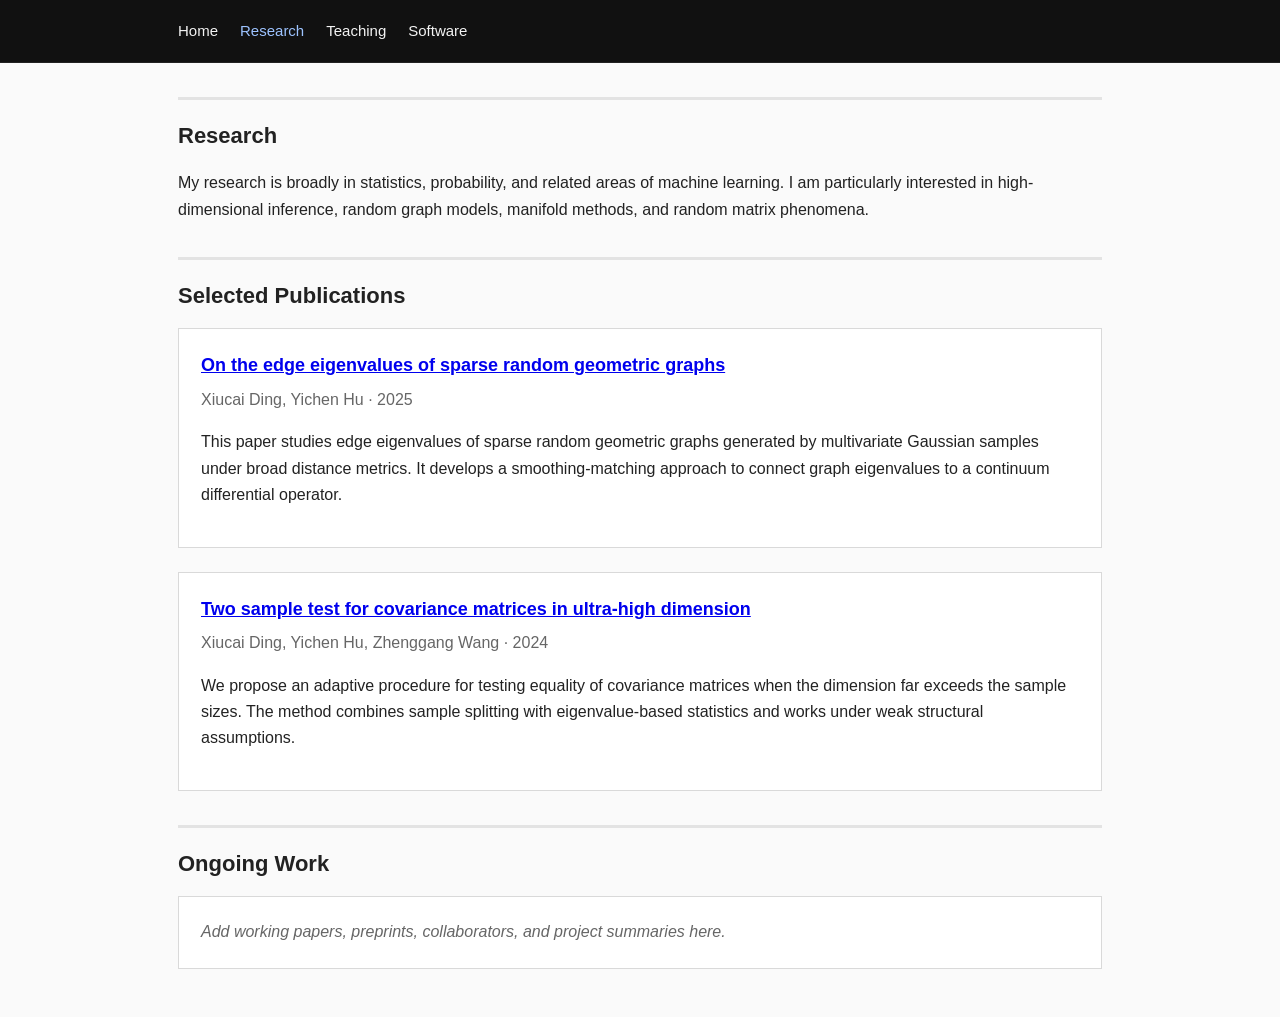
==== research.html @ 7f800644 "Add files via upload" ====
<!DOCTYPE html>
<html lang="en">
<head>
  <meta charset="UTF-8">
  <meta name="viewport" content="width=device-width, initial-scale=1.0">
  <title>Research | Yichen Hu</title>
  <link rel="stylesheet" href="styles.css">
</head>
<body>
  <header class="topbar">
    <nav class="nav">
      <a href="index.html">Home</a>
      <a class="active" href="research.html">Research</a>
      <a href="teaching.html">Teaching</a>
      <a href="software.html">Software</a>
    </nav>
  </header>

  <main class="site-wrap">
    <section class="section">
      <h2>Research</h2>
      <p>
        My research is broadly in statistics, probability, and related areas of
        machine learning. I am particularly interested in high-dimensional
        inference, random graph models, manifold methods, and random matrix
        phenomena.
      </p>
    </section>

    <section class="section">
      <h2>Selected Publications</h2>

      <div class="paper card">
        <div class="paper-title">
          <a href="https://arxiv.org/pdf/2509.07372">
            On the edge eigenvalues of sparse random geometric graphs
          </a>
        </div>
        <div class="paper-meta">Xiucai Ding, Yichen Hu · 2025</div>
        <p>
          This paper studies edge eigenvalues of sparse random geometric graphs
          generated by multivariate Gaussian samples under broad distance
          metrics. It develops a smoothing-matching approach to connect graph
          eigenvalues to a continuum differential operator.
        </p>
      </div>

      <div class="paper card">
        <div class="paper-title">
          <a href="https://www.tandfonline.com/doi/pdf/10.1080/01621459.2024.2423971">
            Two sample test for covariance matrices in ultra-high dimension
          </a>
        </div>
        <div class="paper-meta">Xiucai Ding, Yichen Hu, Zhenggang Wang · 2024</div>
        <p>
          We propose an adaptive procedure for testing equality of covariance
          matrices when the dimension far exceeds the sample sizes. The method
          combines sample splitting with eigenvalue-based statistics and works
          under weak structural assumptions.
        </p>
      </div>
    </section>

    <section class="section">
      <h2>Ongoing Work</h2>
      <div class="card placeholder">
        Add working papers, preprints, collaborators, and project summaries here.
      </div>
    </section>
  </main>
</body>
</html>
---- styles.css ----
:root {
  --text: #222;
  --muted: #666;
  --line: #d9d9d9;
  --bg: #fafafa;
  --card: #ffffff;
  --accent: #123b6d;
}

* {
  box-sizing: border-box;
}

html {
  scroll-behavior: smooth;
}

body {
  margin: 0;
  font-family: Arial, Helvetica, sans-serif;
  color: var(--text);
  background: var(--bg);
  line-height: 1.65;
}

.site-wrap {
  max-width: 980px;
  margin: 0 auto;
  padding: 0 28px 48px;
}

.topbar {
  background: #111;
  border-bottom: 1px solid #222;
}

.nav {
  max-width: 980px;
  margin: 0 auto;
  padding: 0 28px;
  display: flex;
  gap: 22px;
  align-items: center;
  min-height: 62px;
}

.nav a {
  color: #f3f3f3;
  text-decoration: none;
  font-size: 15px;
}

.nav a:hover,
.nav a.active {
  color: #9dc3ff;
}

.hero {
  display: grid;
  grid-template-columns: 240px 1fr;
  gap: 36px;
  padding-top: 42px;
  align-items: start;
}

.profile-img {
  width: 100%;
  max-width: 240px;
  height: auto;
  display: block;
  border: 1px solid var(--line);
}

.sidebar {
  font-size: 15px;
}

.sidebar .email {
  font-weight: 700;
  margin-top: 18px;
}

.sidebar .small {
  color: var(--muted);
}

.main-title {
  font-size: 28px;
  margin: 22px 0 8px;
}

.intro p {
  margin: 0 0 14px;
  text-align: justify;
}

.section {
  margin-top: 34px;
  padding-top: 18px;
  border-top: 3px solid #e3e3e3;
}

.section h2 {
  margin: 0 0 14px;
  font-size: 22px;
}

ul {
  padding-left: 22px;
}

li {
  margin: 8px 0;
}

.paper {
  margin-bottom: 24px;
}

.paper-title {
  font-weight: 700;
  font-size: 18px;
  margin-bottom: 6px;
}

.paper-meta {
  color: var(--muted);
  margin-bottom: 8px;
}

.card {
  background: var(--card);
  border: 1px solid var(--line);
  padding: 22px;
}

.placeholder {
  color: var(--muted);
  font-style: italic;
}

.footer {
  margin-top: 40px;
  color: var(--muted);
  font-size: 14px;
}

@media (max-width: 760px) {
  .hero {
    grid-template-columns: 1fr;
    gap: 22px;
  }

  .profile-img {
    max-width: 220px;
  }

  .nav {
    gap: 16px;
    flex-wrap: wrap;
    padding-top: 10px;
    padding-bottom: 10px;
  }
}
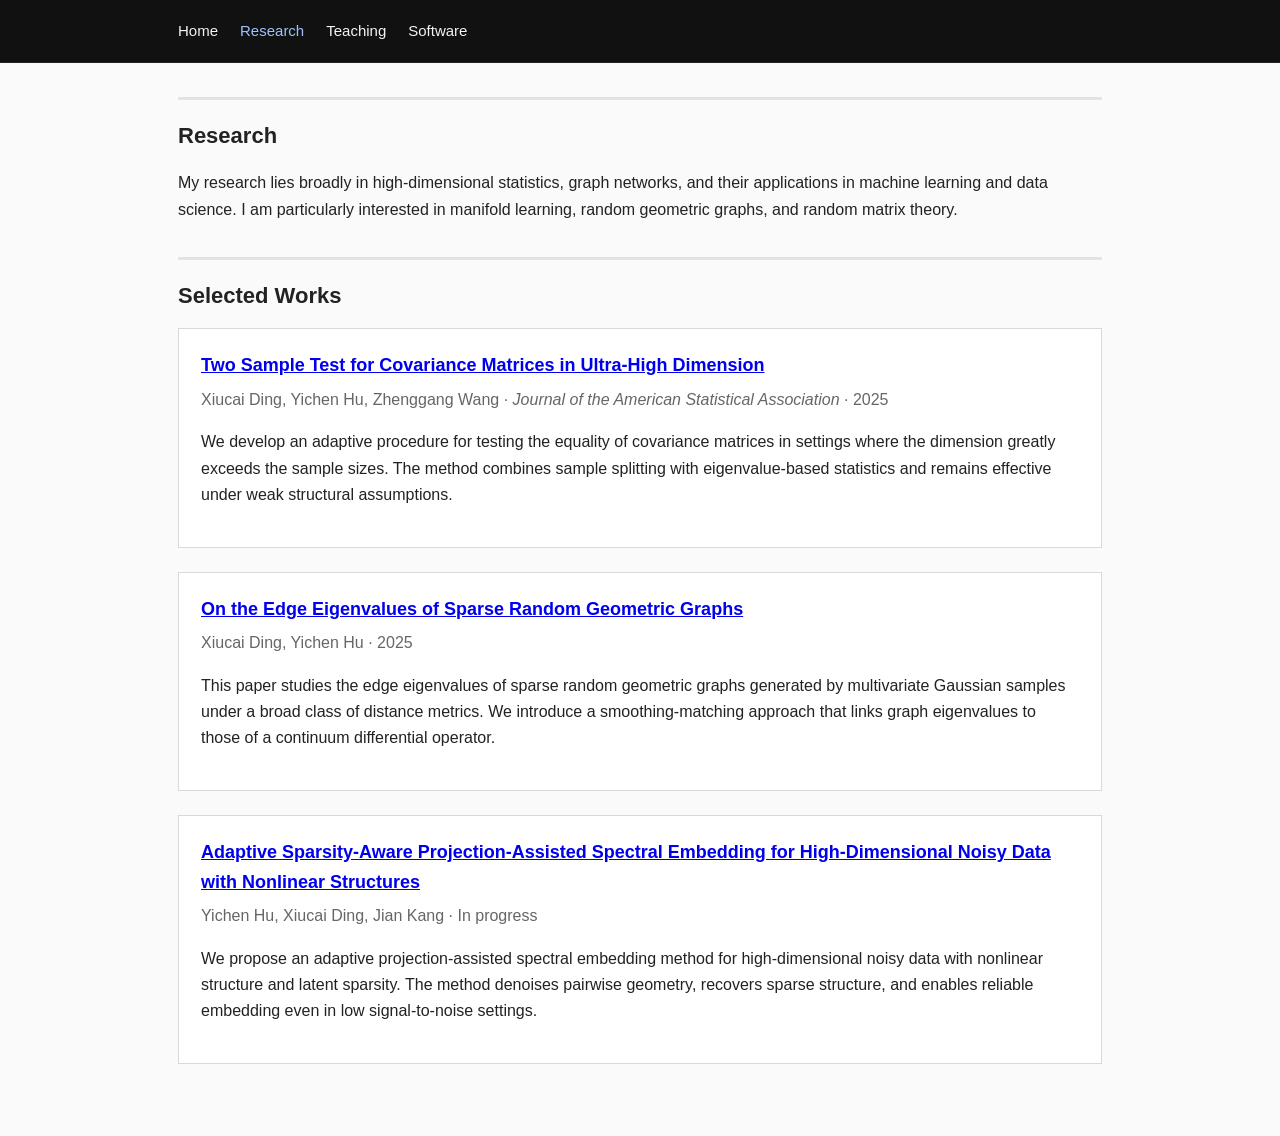
==== commit 31297d9b: "Revise research section and update publications Updated research interests and publication details, " ====
--- a/research.html
+++ b/research.html
@@ -20,51 +20,68 @@
     <section class="section">
       <h2>Research</h2>
       <p>
-        My research is broadly in statistics, probability, and related areas of
-        machine learning. I am particularly interested in high-dimensional
-        inference, random graph models, manifold methods, and random matrix
-        phenomena.
+        My research lies broadly in high-dimensional statistics, graph networks,
+        and their applications in machine learning and data science.
+        I am particularly interested in manifold learning, random geometric
+        graphs, and random matrix theory.
       </p>
     </section>
 
     <section class="section">
-      <h2>Selected Publications</h2>
+      <h2>Selected Works</h2>
 
       <div class="paper card">
         <div class="paper-title">
-          <a href="https://arxiv.org/pdf/2509.07372">
-            On the edge eigenvalues of sparse random geometric graphs
+          <a href="https://www.tandfonline.com/doi/pdf/10.1080/01621459.2024.2423971">
+            Two Sample Test for Covariance Matrices in Ultra-High Dimension
           </a>
         </div>
-        <div class="paper-meta">Xiucai Ding, Yichen Hu · 2025</div>
+        <div class="paper-meta">
+          Xiucai Ding, Yichen Hu, Zhenggang Wang ·
+          <em>Journal of the American Statistical Association</em> · 2025
+        </div>
         <p>
-          This paper studies edge eigenvalues of sparse random geometric graphs
-          generated by multivariate Gaussian samples under broad distance
-          metrics. It develops a smoothing-matching approach to connect graph
-          eigenvalues to a continuum differential operator.
+          We develop an adaptive procedure for testing the equality of covariance
+          matrices in settings where the dimension greatly exceeds the sample
+          sizes. The method combines sample splitting with eigenvalue-based
+          statistics and remains effective under weak structural assumptions.
         </p>
       </div>
 
       <div class="paper card">
         <div class="paper-title">
-          <a href="https://www.tandfonline.com/doi/pdf/10.1080/01621459.2024.2423971">
-            Two sample test for covariance matrices in ultra-high dimension
+          <a href="https://arxiv.org/pdf/2509.07372">
+            On the Edge Eigenvalues of Sparse Random Geometric Graphs
           </a>
         </div>
-        <div class="paper-meta">Xiucai Ding, Yichen Hu, Zhenggang Wang · 2024</div>
+        <div class="paper-meta">
+          Xiucai Ding, Yichen Hu · 2025
+        </div>
         <p>
-          We propose an adaptive procedure for testing equality of covariance
-          matrices when the dimension far exceeds the sample sizes. The method
-          combines sample splitting with eigenvalue-based statistics and works
-          under weak structural assumptions.
+          This paper studies the edge eigenvalues of sparse random geometric
+          graphs generated by multivariate Gaussian samples under a broad class
+          of distance metrics. We introduce a smoothing-matching approach that
+          links graph eigenvalues to those of a continuum differential operator.
         </p>
       </div>
-    </section>
 
-    <section class="section">
-      <h2>Ongoing Work</h2>
-      <div class="card placeholder">
-        Add working papers, preprints, collaborators, and project summaries here.
+      <div class="paper card">
+        <div class="paper-title">
+          <a href="https://arxiv.org/pdf/2509.07372">
+            Adaptive Sparsity-Aware Projection-Assisted Spectral Embedding for
+            High-Dimensional Noisy Data with Nonlinear Structures
+          </a>
+        </div>
+        <div class="paper-meta">
+          Yichen Hu, Xiucai Ding, Jian Kang · In progress
+        </div>
+        <p>
+          We propose an adaptive projection-assisted spectral embedding method
+          for high-dimensional noisy data with nonlinear structure and latent
+          sparsity. The method denoises pairwise geometry, recovers sparse
+          structure, and enables reliable embedding even in low
+          signal-to-noise settings.
+        </p>
       </div>
     </section>
   </main>
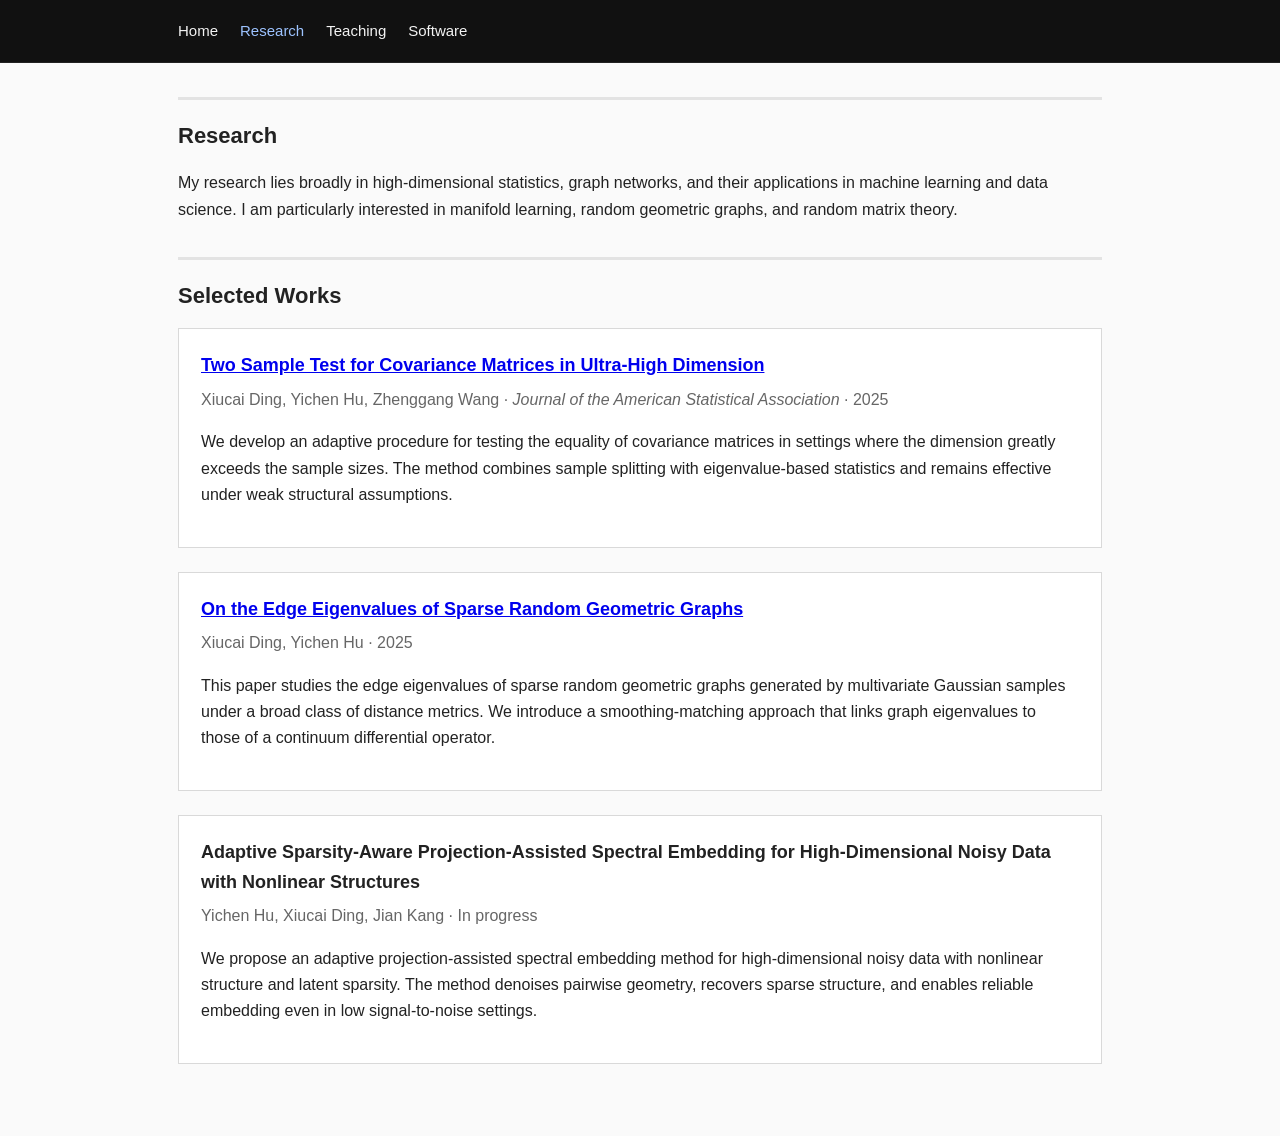
==== commit 55d3f8ad: "Update research.html" ====
--- a/research.html
+++ b/research.html
@@ -67,7 +67,6 @@
 
       <div class="paper card">
         <div class="paper-title">
-          <a href="https://arxiv.org/pdf/2509.07372">
             Adaptive Sparsity-Aware Projection-Assisted Spectral Embedding for
             High-Dimensional Noisy Data with Nonlinear Structures
           </a>
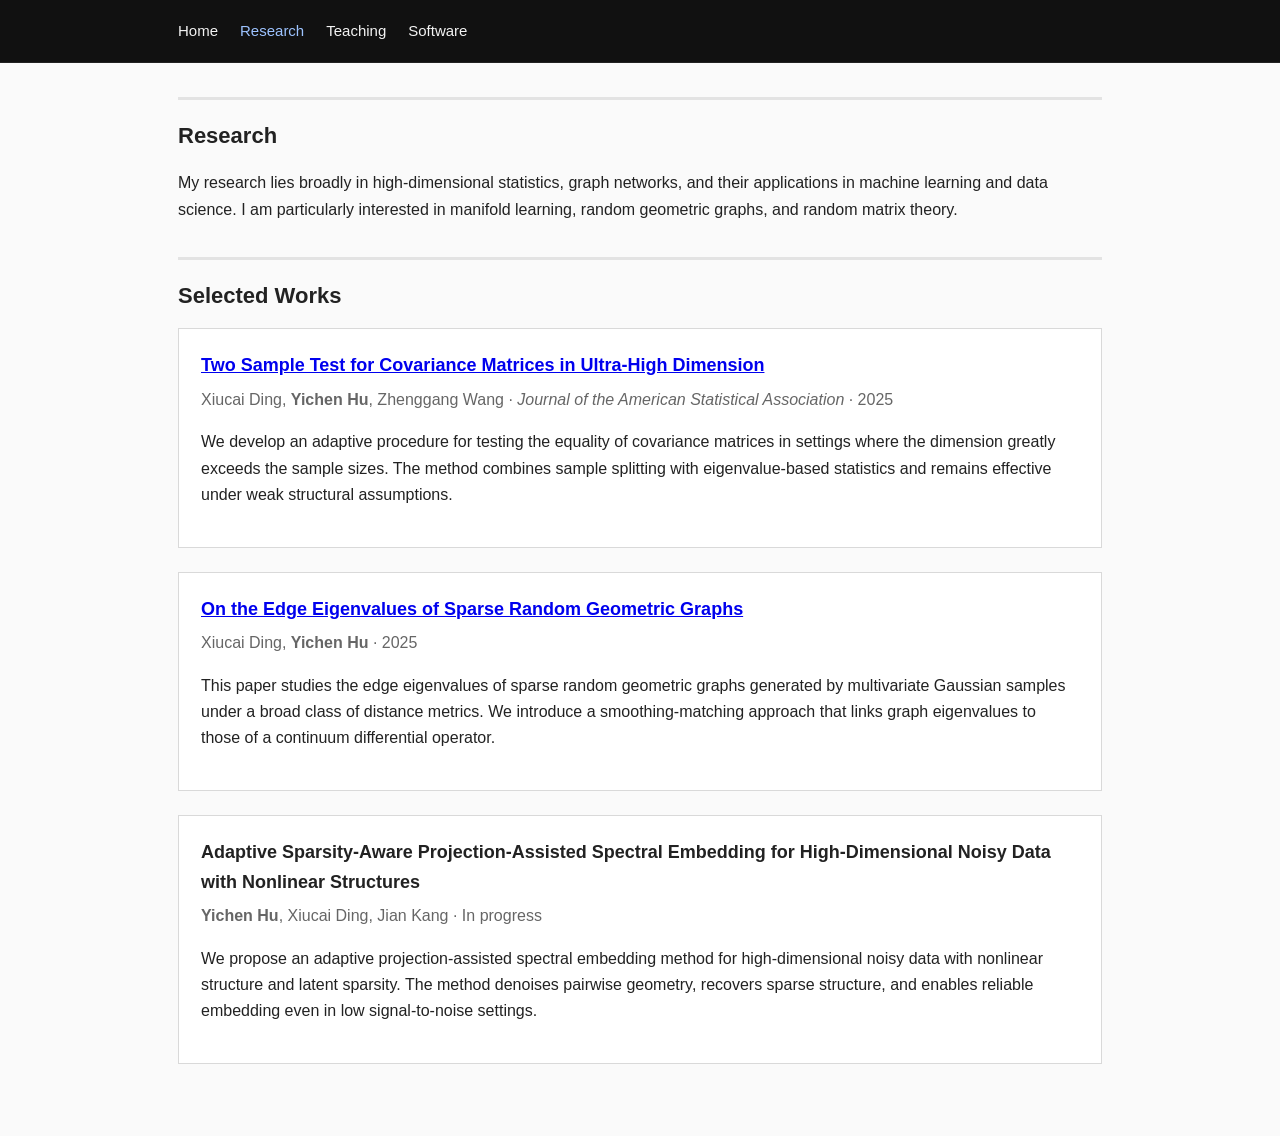
==== commit 3c989774: "Emphasize Yichen Hu's name in research.html" ====
--- a/research.html
+++ b/research.html
@@ -37,7 +37,7 @@
           </a>
         </div>
         <div class="paper-meta">
-          Xiucai Ding, Yichen Hu, Zhenggang Wang ·
+          Xiucai Ding, <strong>Yichen Hu</strong>, Zhenggang Wang ·
           <em>Journal of the American Statistical Association</em> · 2025
         </div>
         <p>
@@ -55,7 +55,7 @@
           </a>
         </div>
         <div class="paper-meta">
-          Xiucai Ding, Yichen Hu · 2025
+          Xiucai Ding, <strong>Yichen Hu</strong> · 2025
         </div>
         <p>
           This paper studies the edge eigenvalues of sparse random geometric
@@ -72,7 +72,7 @@
           </a>
         </div>
         <div class="paper-meta">
-          Yichen Hu, Xiucai Ding, Jian Kang · In progress
+          <strong>Yichen Hu</strong>, Xiucai Ding, Jian Kang · In progress
         </div>
         <p>
           We propose an adaptive projection-assisted spectral embedding method
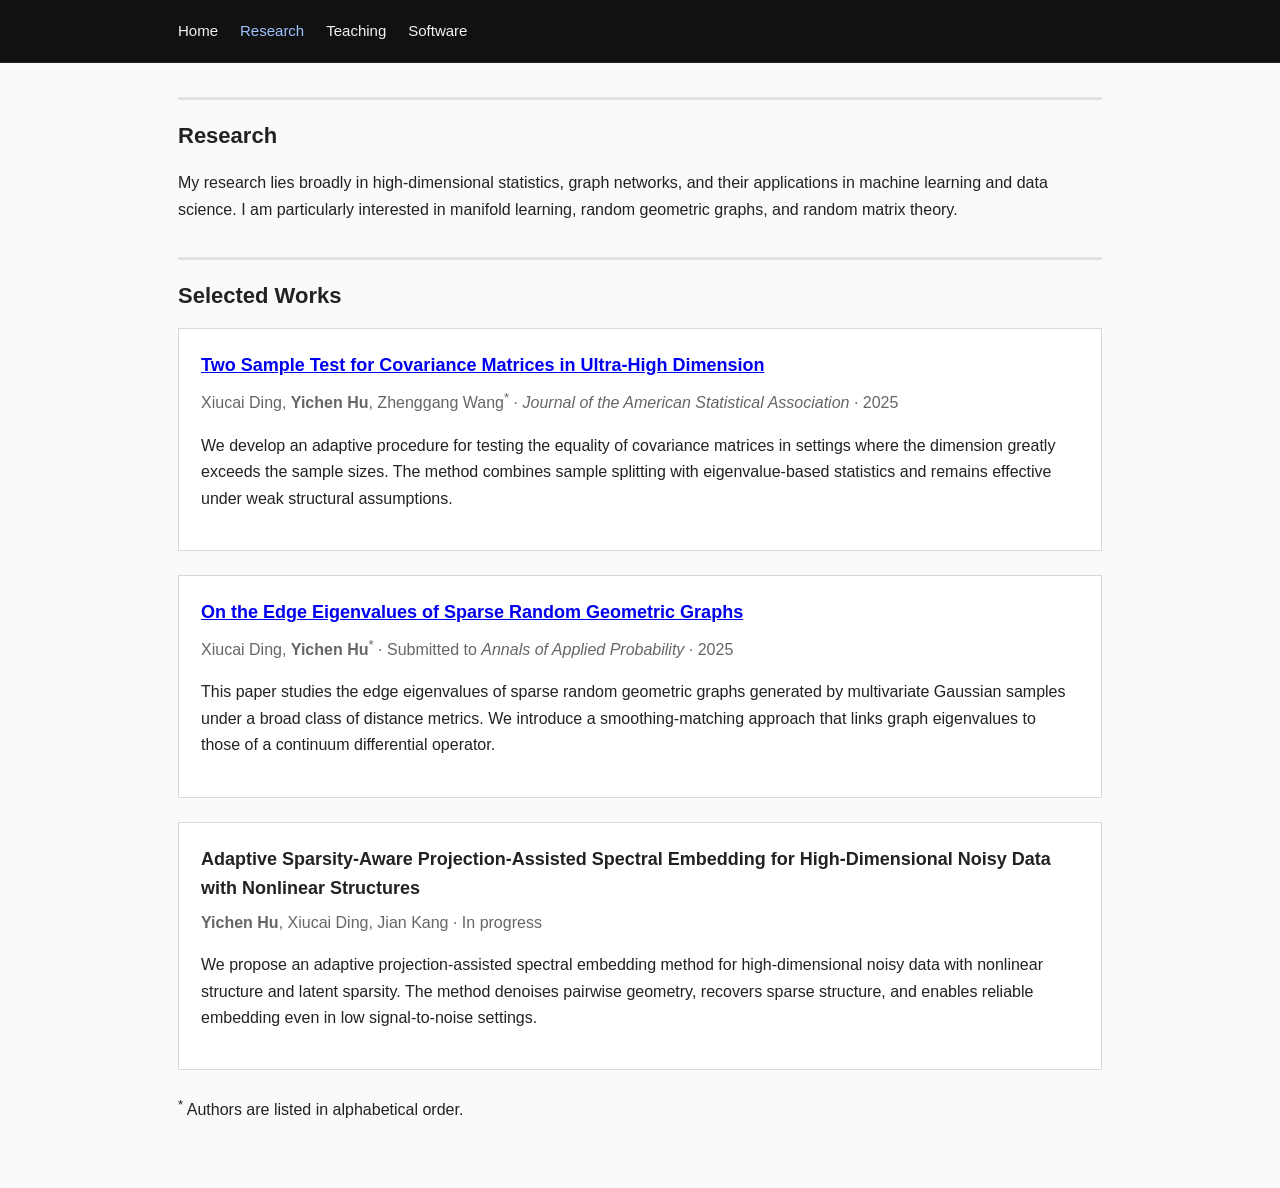
==== commit cf128261: "Update author listing and paper metadata Added a note indicating that authors are listed in alphabet" ====
--- a/research.html
+++ b/research.html
@@ -37,7 +37,7 @@
           </a>
         </div>
         <div class="paper-meta">
-          Xiucai Ding, <strong>Yichen Hu</strong>, Zhenggang Wang ·
+          Xiucai Ding, <strong>Yichen Hu</strong>, Zhenggang Wang<sup>*</sup> ·
           <em>Journal of the American Statistical Association</em> · 2025
         </div>
         <p>
@@ -55,7 +55,8 @@
           </a>
         </div>
         <div class="paper-meta">
-          Xiucai Ding, <strong>Yichen Hu</strong> · 2025
+          Xiucai Ding, <strong>Yichen Hu</strong><sup>*</sup> ·
+          Submitted to <em>Annals of Applied Probability</em> · 2025
         </div>
         <p>
           This paper studies the edge eigenvalues of sparse random geometric
@@ -67,9 +68,8 @@
 
       <div class="paper card">
         <div class="paper-title">
-            Adaptive Sparsity-Aware Projection-Assisted Spectral Embedding for
-            High-Dimensional Noisy Data with Nonlinear Structures
-          </a>
+          Adaptive Sparsity-Aware Projection-Assisted Spectral Embedding for
+          High-Dimensional Noisy Data with Nonlinear Structures
         </div>
         <div class="paper-meta">
           <strong>Yichen Hu</strong>, Xiucai Ding, Jian Kang · In progress
@@ -82,6 +82,8 @@
           signal-to-noise settings.
         </p>
       </div>
+
+      <p class="paper-note"><sup>*</sup> Authors are listed in alphabetical order.</p>
     </section>
   </main>
 </body>
--- a/styles.css
+++ b/styles.css
@@ -162,3 +162,17 @@
     padding-bottom: 10px;
   }
 }
+
+.cv-link {
+  display: inline-block;
+  padding: 8px 14px;
+  border: 1px solid #333;
+  border-radius: 6px;
+  text-decoration: none;
+  color: #111;
+  background: #fff;
+}
+
+.cv-link:hover {
+  background: #f5f5f5;
+}
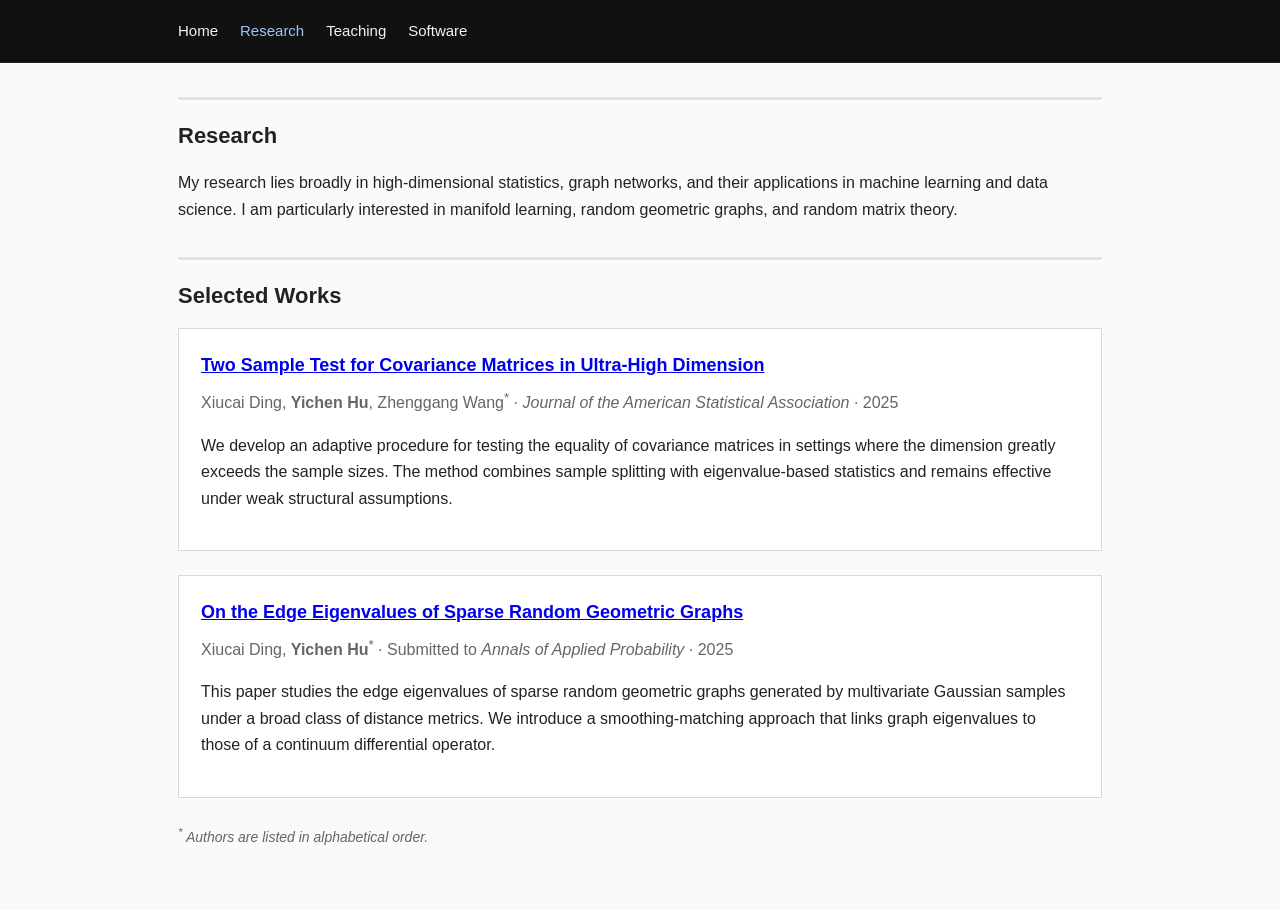
==== commit 9acb7d0d: "Remove paper details from research.html Removed a paper section discussing an adaptive projection-as" ====
--- a/research.html
+++ b/research.html
@@ -66,23 +66,6 @@
         </p>
       </div>
 
-      <div class="paper card">
-        <div class="paper-title">
-          Adaptive Sparsity-Aware Projection-Assisted Spectral Embedding for
-          High-Dimensional Noisy Data with Nonlinear Structures
-        </div>
-        <div class="paper-meta">
-          <strong>Yichen Hu</strong>, Xiucai Ding, Jian Kang · In progress
-        </div>
-        <p>
-          We propose an adaptive projection-assisted spectral embedding method
-          for high-dimensional noisy data with nonlinear structure and latent
-          sparsity. The method denoises pairwise geometry, recovers sparse
-          structure, and enables reliable embedding even in low
-          signal-to-noise settings.
-        </p>
-      </div>
-
       <p class="paper-note"><sup>*</sup> Authors are listed in alphabetical order.</p>
     </section>
   </main>
--- a/styles.css
+++ b/styles.css
@@ -176,3 +176,10 @@
 .cv-link:hover {
   background: #f5f5f5;
 }
+
+.paper-note {
+  margin-top: 8px;
+  color: var(--muted);
+  font-size: 14px;
+  font-style: italic;
+}
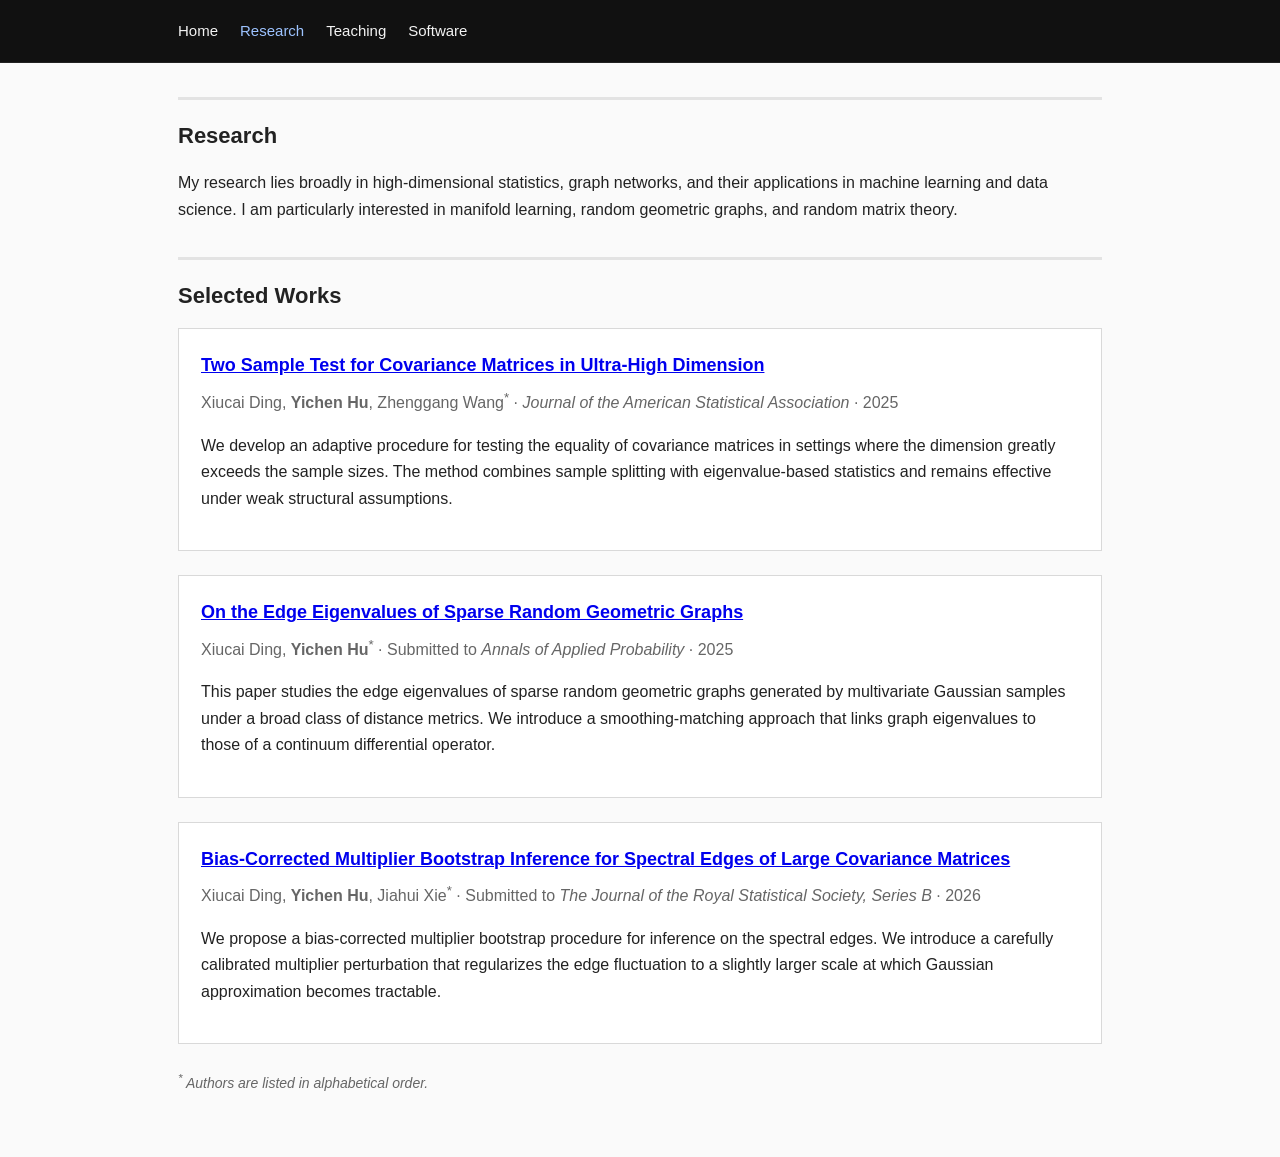
==== commit ece2c2cc: "Add new paper on bootstrap inference for spectral edges Added a new paper section detailing a bias-c" ====
--- a/research.html
+++ b/research.html
@@ -66,6 +66,24 @@
         </p>
       </div>
 
+      <div class="paper card">
+        <div class="paper-title">
+          <a href="https://arxiv.org/abs/2607.08089">
+            Bias-Corrected Multiplier Bootstrap Inference for Spectral Edges of Large Covariance Matrices
+          </a>
+        </div>
+        <div class="paper-meta">
+          Xiucai Ding, <strong>Yichen Hu</strong>, Jiahui Xie<sup>*</sup> ·
+          Submitted to <em>The Journal of the Royal Statistical Society, Series B</em> · 2026
+        </div>
+        <p>
+          We propose a bias-corrected multiplier bootstrap procedure for inference on 
+          the spectral edges. We introduce a carefully calibrated multiplier perturbation
+          that regularizes the edge fluctuation to a slightly larger scale at which 
+          Gaussian approximation becomes tractable. 
+        </p>
+      </div>
+
       <p class="paper-note"><sup>*</sup> Authors are listed in alphabetical order.</p>
     </section>
   </main>
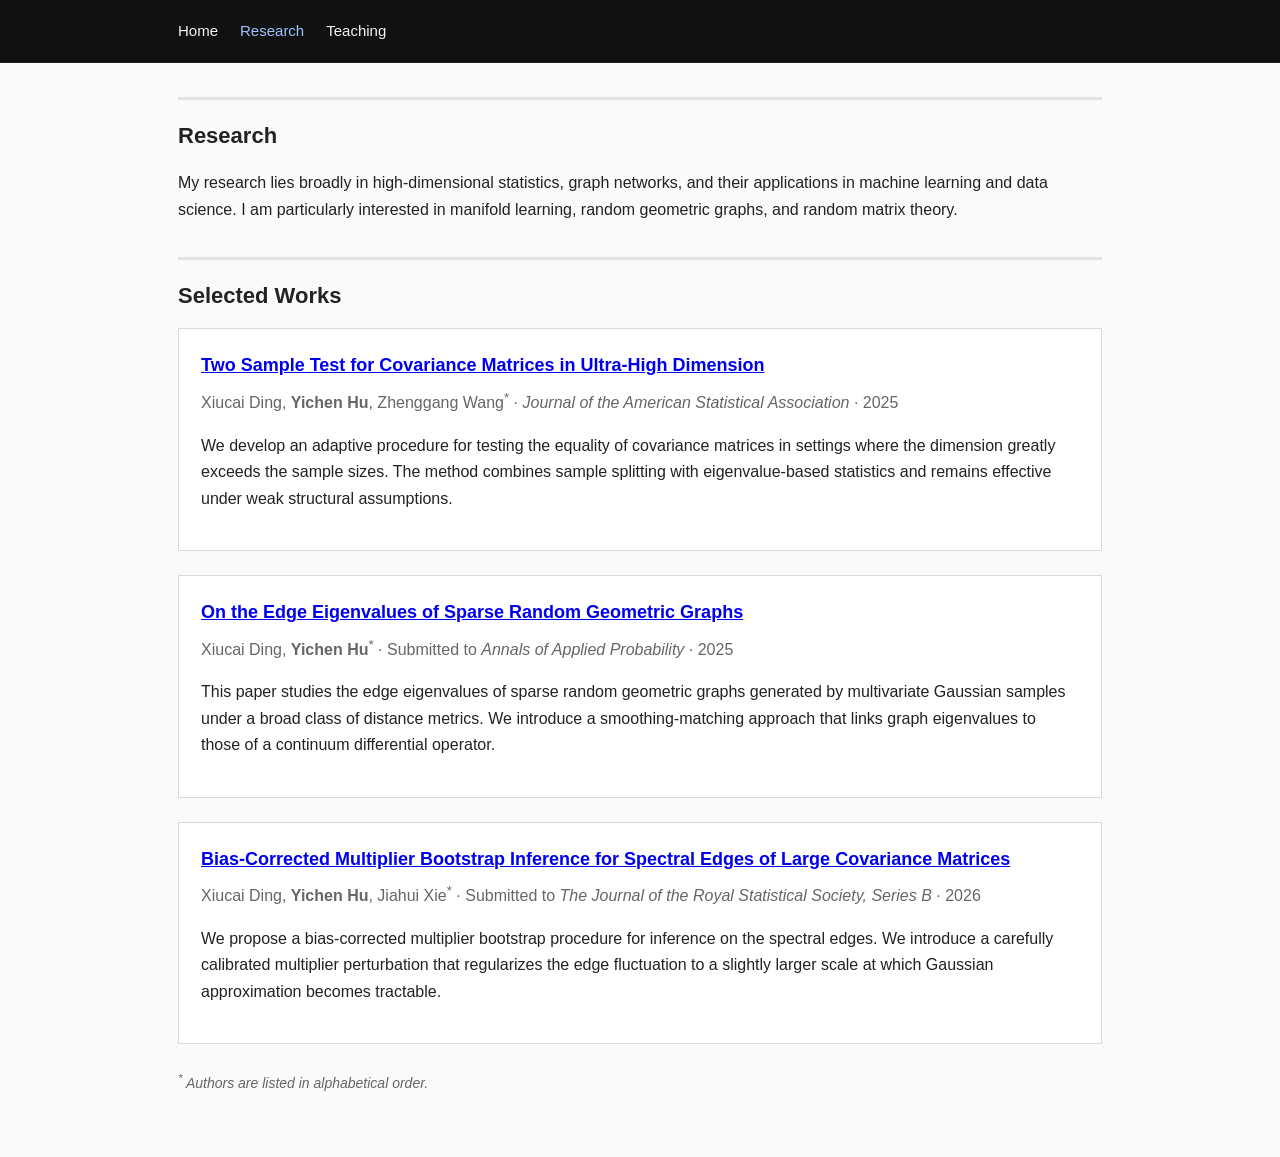
==== commit 10549839: "Remove 'Software' link from navigation Removed the 'Software' link from the navigation menu." ====
--- a/research.html
+++ b/research.html
@@ -12,7 +12,6 @@
       <a href="index.html">Home</a>
       <a class="active" href="research.html">Research</a>
       <a href="teaching.html">Teaching</a>
-      <a href="software.html">Software</a>
     </nav>
   </header>
 
